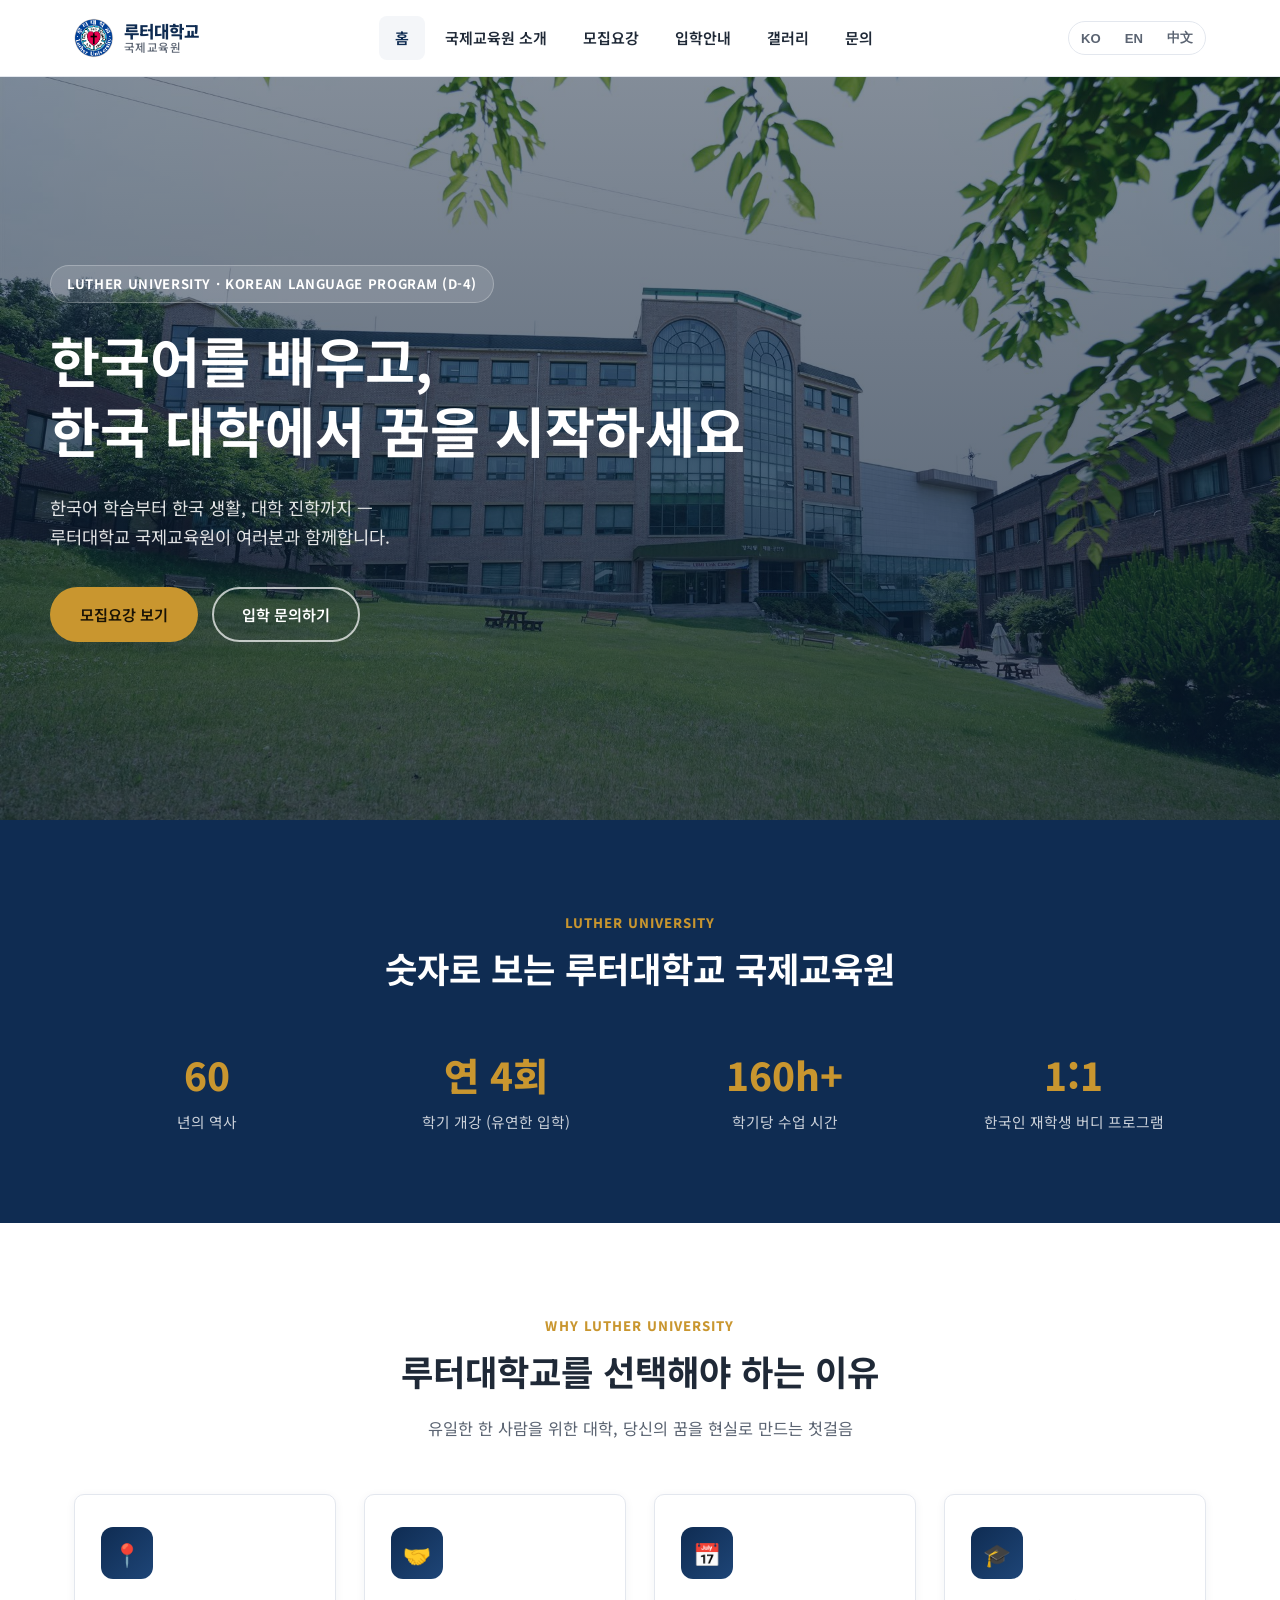
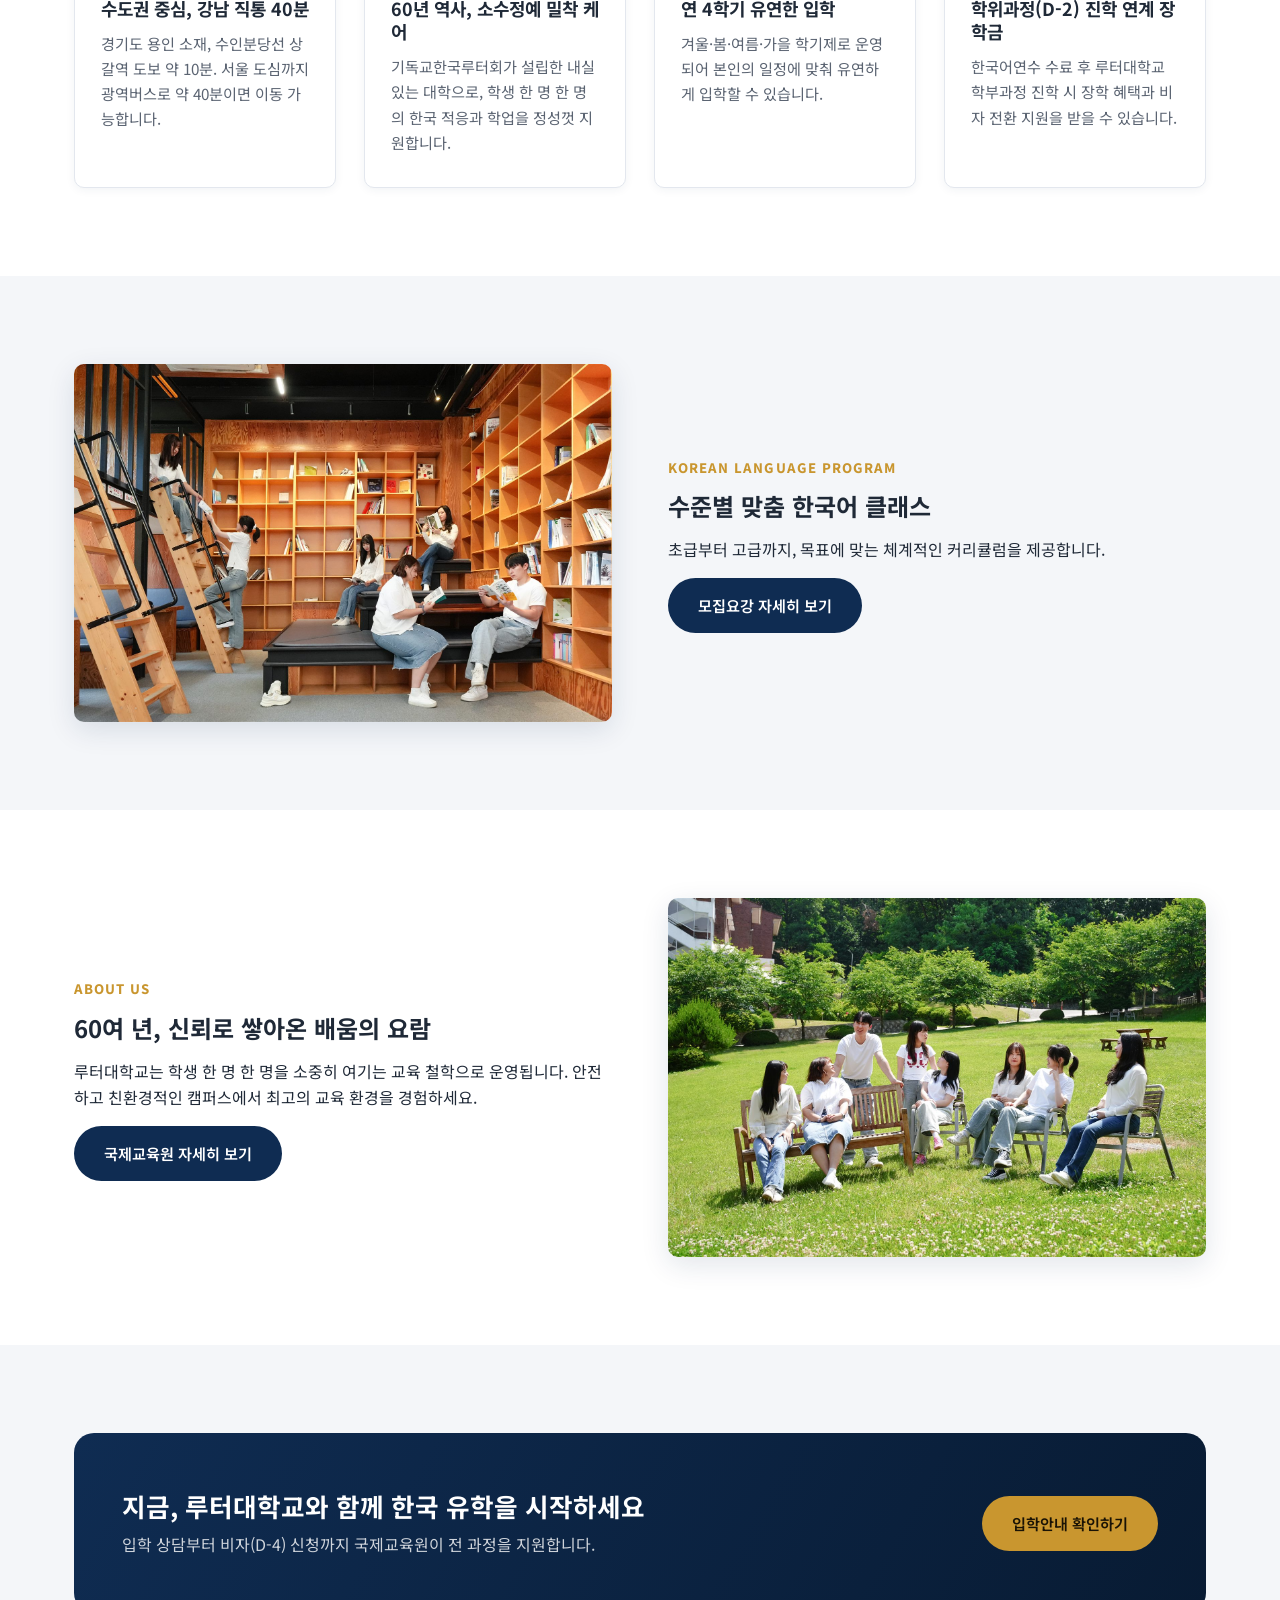
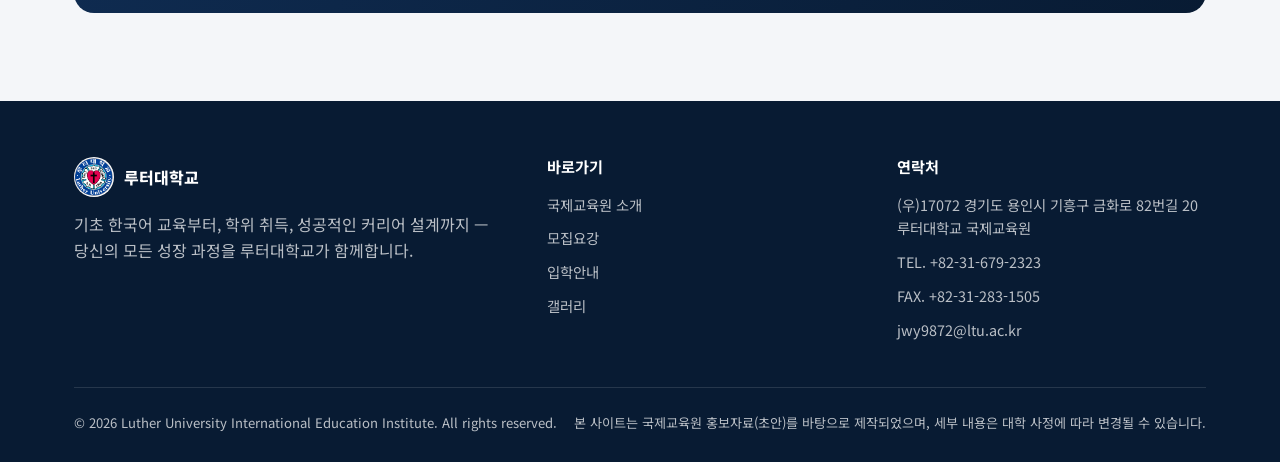
==== index.html @ a52a2475 "Initial site" ====
<!DOCTYPE html>
<html lang="ko" data-page-title="meta.title.home">
<head>
<meta charset="UTF-8">
<meta name="viewport" content="width=device-width, initial-scale=1.0">
<title>루터대학교 국제교육원 | 한국어연수과정(D-4)</title>
<meta name="description" content="루터대학교 국제교육원 한국어교육원 어학연수과정(D-4) 안내. 모집요강, 입학안내, 캠퍼스 생활 정보를 확인하세요.">
<link rel="preconnect" href="https://fonts.googleapis.com">
<link rel="preconnect" href="https://fonts.gstatic.com" crossorigin>
<link href="https://fonts.googleapis.com/css2?family=Noto+Sans+KR:wght@400;500;600;700;800&family=Noto+Sans+SC:wght@400;500;600;700;800&family=Poppins:wght@400;500;600;700;800&display=swap" rel="stylesheet">
<link rel="stylesheet" href="assets/css/style.css">
</head>
<body>

<header class="site-header">
  <div class="container header-inner">
    <a href="index.html" class="brand">
      <img src="assets/img/logo-mark.jpg" alt="루터대학교 로고" class="brand-mark">
      <span class="brand-text">
        <span data-i18n="brand.name">루터대학교</span>
        <small data-i18n="brand.sub">국제교육원</small>
      </span>
    </a>
    <nav class="main-nav">
      <a href="index.html" class="active" data-i18n="nav.home">홈</a>
      <a href="about.html" data-i18n="nav.about">국제교육원 소개</a>
      <a href="program.html" data-i18n="nav.program">모집요강</a>
      <a href="admission.html" data-i18n="nav.admission">입학안내</a>
      <a href="gallery.html" data-i18n="nav.gallery">갤러리</a>
      <a href="contact.html" data-i18n="nav.contact">문의</a>
    </nav>
    <div class="header-actions">
      <div class="lang-switch">
        <button type="button" data-lang="ko">KO</button>
        <button type="button" data-lang="en">EN</button>
        <button type="button" data-lang="zh">中文</button>
      </div>
      <button class="nav-toggle" aria-label="메뉴 열기">
        <span></span><span></span><span></span>
      </button>
    </div>
  </div>
</header>

<section class="hero" style="background-image:url('assets/img/hero-campus.jpg')">
  <div class="container hero-inner">
    <span class="hero-eyebrow" data-i18n="home.hero.eyebrow">LUTHER UNIVERSITY · KOREAN LANGUAGE PROGRAM (D-4)</span>
    <h1 data-i18n-html="home.hero.title">한국어를 배우고,<br>한국 대학에서 꿈을 시작하세요</h1>
    <p class="hero-lead" data-i18n-html="home.hero.lead">한국어 학습부터 한국 생활, 대학 진학까지 —<br>루터대학교 국제교육원이 여러분과 함께합니다.</p>
    <div class="hero-actions">
      <a href="program.html" class="btn btn-primary" data-i18n="home.hero.cta1">모집요강 보기</a>
      <a href="contact.html" class="btn btn-outline" data-i18n="home.hero.cta2">입학 문의하기</a>
    </div>
  </div>
</section>

<section class="section-navy">
  <div class="container">
    <div class="section-head">
      <span class="eyebrow" data-i18n="home.stats.eyebrow">LUTHER UNIVERSITY</span>
      <h2 data-i18n="home.stats.title">숫자로 보는 루터대학교 국제교육원</h2>
    </div>
    <div class="stat-row">
      <div class="stat"><div class="stat-num" data-i18n="home.stat1.num">60</div><div class="stat-label" data-i18n="home.stat1.label">년의 역사</div></div>
      <div class="stat"><div class="stat-num" data-i18n="home.stat2.num">연 4회</div><div class="stat-label" data-i18n="home.stat2.label">학기 개강 (유연한 입학)</div></div>
      <div class="stat"><div class="stat-num" data-i18n="home.stat3.num">160h+</div><div class="stat-label" data-i18n="home.stat3.label">학기당 수업 시간</div></div>
      <div class="stat"><div class="stat-num" data-i18n="home.stat4.num">1:1</div><div class="stat-label" data-i18n="home.stat4.label">한국인 재학생 버디 프로그램</div></div>
    </div>
  </div>
</section>

<section>
  <div class="container">
    <div class="section-head">
      <span class="eyebrow" data-i18n="home.why.eyebrow">WHY LUTHER UNIVERSITY</span>
      <h2 data-i18n="home.why.title">루터대학교를 선택해야 하는 이유</h2>
      <p data-i18n="home.why.lead">유일한 한 사람을 위한 대학, 당신의 꿈을 현실로 만드는 첫걸음</p>
    </div>
    <div class="grid grid-4">
      <div class="card">
        <div class="card-icon">📍</div>
        <h3 data-i18n="home.why1.title">수도권 중심, 강남 직통 40분</h3>
        <p data-i18n="home.why1.desc">경기도 용인 소재, 수인분당선 상갈역 도보 약 10분. 서울 도심까지 광역버스로 약 40분이면 이동 가능합니다.</p>
      </div>
      <div class="card">
        <div class="card-icon">🤝</div>
        <h3 data-i18n="home.why2.title">60년 역사, 소수정예 밀착 케어</h3>
        <p data-i18n="home.why2.desc">기독교한국루터회가 설립한 내실 있는 대학으로, 학생 한 명 한 명의 한국 적응과 학업을 정성껏 지원합니다.</p>
      </div>
      <div class="card">
        <div class="card-icon">📅</div>
        <h3 data-i18n="home.why3.title">연 4학기 유연한 입학</h3>
        <p data-i18n="home.why3.desc">겨울·봄·여름·가을 학기제로 운영되어 본인의 일정에 맞춰 유연하게 입학할 수 있습니다.</p>
      </div>
      <div class="card">
        <div class="card-icon">🎓</div>
        <h3 data-i18n="home.why4.title">학위과정(D-2) 진학 연계 장학금</h3>
        <p data-i18n="home.why4.desc">한국어연수 수료 후 루터대학교 학부과정 진학 시 장학 혜택과 비자 전환 지원을 받을 수 있습니다.</p>
      </div>
    </div>
  </div>
</section>

<section class="section-alt">
  <div class="container">
    <div class="split">
      <img src="assets/img/campus-01.jpg" alt="루터대학교 스터디 라운지">
      <div>
        <span class="eyebrow" data-i18n="home.program.eyebrow">KOREAN LANGUAGE PROGRAM</span>
        <h2 data-i18n="home.program.title">수준별 맞춤 한국어 클래스</h2>
        <p data-i18n="home.program.lead">초급부터 고급까지, 목표에 맞는 체계적인 커리큘럼을 제공합니다.</p>
        <a href="program.html" class="btn btn-navy" data-i18n="home.program.cta">모집요강 자세히 보기</a>
      </div>
    </div>
  </div>
</section>

<section>
  <div class="container">
    <div class="split">
      <div>
        <span class="eyebrow" data-i18n="home.about.eyebrow">ABOUT US</span>
        <h2 data-i18n="home.about.title">60여 년, 신뢰로 쌓아온 배움의 요람</h2>
        <p data-i18n="home.about.desc">루터대학교는 학생 한 명 한 명을 소중히 여기는 교육 철학으로 운영됩니다. 안전하고 친환경적인 캠퍼스에서 최고의 교육 환경을 경험하세요.</p>
        <a href="about.html" class="btn btn-navy" data-i18n="home.about.cta">국제교육원 자세히 보기</a>
      </div>
      <img src="assets/img/campus-02.jpg" alt="캠퍼스 잔디광장에서의 학생들">
    </div>
  </div>
</section>

<section class="section-alt">
  <div class="container">
    <div class="cta-band">
      <div>
        <h2 data-i18n="home.cta.title">지금, 루터대학교와 함께 한국 유학을 시작하세요</h2>
        <p data-i18n="home.cta.desc">입학 상담부터 비자(D-4) 신청까지 국제교육원이 전 과정을 지원합니다.</p>
      </div>
      <a href="admission.html" class="btn btn-primary" data-i18n="home.cta.btn">입학안내 확인하기</a>
    </div>
  </div>
</section>

<footer class="site-footer">
  <div class="container">
    <div class="footer-top">
      <div>
        <div class="footer-brand">
          <img src="assets/img/logo-mark.jpg" alt="루터대학교 로고" class="brand-mark">
          <span data-i18n="brand.name">루터대학교</span>
        </div>
        <p data-i18n-html="footer.desc">기초 한국어 교육부터, 학위 취득, 성공적인 커리어 설계까지 —<br>당신의 모든 성장 과정을 루터대학교가 함께합니다.</p>
      </div>
      <div>
        <h4 data-i18n="footer.menu">바로가기</h4>
        <ul>
          <li><a href="about.html" data-i18n="nav.about">국제교육원 소개</a></li>
          <li><a href="program.html" data-i18n="nav.program">모집요강</a></li>
          <li><a href="admission.html" data-i18n="nav.admission">입학안내</a></li>
          <li><a href="gallery.html" data-i18n="nav.gallery">갤러리</a></li>
        </ul>
      </div>
      <div>
        <h4 data-i18n="footer.contact">연락처</h4>
        <ul>
          <li data-i18n="footer.address">(우)17072 경기도 용인시 기흥구 금화로 82번길 20 루터대학교 국제교육원</li>
          <li>TEL. +82-31-679-2323</li>
          <li>FAX. +82-31-283-1505</li>
          <li>jwy9872@ltu.ac.kr</li>
        </ul>
      </div>
    </div>
    <div class="footer-bottom">
      <span data-i18n="footer.rights">© 2026 Luther University International Education Institute. All rights reserved.</span>
      <span data-i18n="footer.note">본 사이트는 국제교육원 홍보자료(초안)를 바탕으로 제작되었으며, 세부 내용은 대학 사정에 따라 변경될 수 있습니다.</span>
    </div>
  </div>
</footer>

<script src="assets/js/i18n-data.js"></script>
<script src="assets/js/main.js"></script>
</body>
</html>
---- assets/css/style.css ----
/* ==========================================================================
   Luther University International Education Institute
   루터대학교 국제교육원 / 한국어교육원 웹사이트
   ========================================================================== */

:root {
  --color-primary: #0f2c52;
  --color-primary-dark: #081b33;
  --color-primary-light: #1e4577;
  --color-accent: #c9962f;
  --color-accent-light: #e4b656;
  --color-bg: #ffffff;
  --color-bg-alt: #f4f6f9;
  --color-bg-navy: #0f2c52;
  --color-text: #1f2937;
  --color-text-muted: #5b6472;
  --color-text-invert: #ffffff;
  --color-border: #e3e7ee;

  --font-kr: 'Noto Sans KR', 'Pretendard', -apple-system, BlinkMacSystemFont, 'Malgun Gothic', sans-serif;
  --font-en: 'Poppins', 'Noto Sans KR', sans-serif;
  --font-zh: 'Noto Sans SC', 'Noto Sans KR', sans-serif;

  --container: 1180px;
  --radius: 10px;
  --shadow-sm: 0 2px 10px rgba(15, 44, 82, 0.06);
  --shadow-md: 0 8px 28px rgba(15, 44, 82, 0.12);
  --transition: 0.25s ease;
}

* { box-sizing: border-box; }
html { scroll-behavior: smooth; }

body {
  margin: 0;
  font-family: var(--font-kr);
  color: var(--color-text);
  background: var(--color-bg);
  line-height: 1.65;
  -webkit-font-smoothing: antialiased;
}

img { max-width: 100%; display: block; }

a { color: inherit; text-decoration: none; }

ul { list-style: none; margin: 0; padding: 0; }

h1, h2, h3, h4 { margin: 0 0 .6em; line-height: 1.3; font-weight: 700; }

p { margin: 0 0 1em; }

.container {
  width: 100%;
  max-width: var(--container);
  margin: 0 auto;
  padding: 0 24px;
}

.visually-hidden {
  position: absolute;
  width: 1px; height: 1px;
  overflow: hidden;
  clip: rect(0,0,0,0);
}

/* ---------- Buttons ---------- */
.btn {
  display: inline-flex;
  align-items: center;
  justify-content: center;
  gap: 8px;
  padding: 13px 28px;
  border-radius: 999px;
  font-weight: 600;
  font-size: 0.95rem;
  border: 2px solid transparent;
  cursor: pointer;
  transition: all var(--transition);
  white-space: nowrap;
}
.btn-primary {
  background: var(--color-accent);
  color: #1a1305;
}
.btn-primary:hover { background: var(--color-accent-light); transform: translateY(-2px); }
.btn-outline {
  background: transparent;
  border-color: rgba(255,255,255,0.7);
  color: #fff;
}
.btn-outline:hover { background: rgba(255,255,255,0.12); }
.btn-navy {
  background: var(--color-primary);
  color: #fff;
}
.btn-navy:hover { background: var(--color-primary-light); transform: translateY(-2px); }

/* ---------- Header ---------- */
.site-header {
  position: sticky;
  top: 0;
  z-index: 100;
  background: rgba(255,255,255,0.96);
  backdrop-filter: blur(6px);
  border-bottom: 1px solid var(--color-border);
}
.header-inner {
  display: flex;
  align-items: center;
  justify-content: space-between;
  height: 76px;
}
.brand {
  display: flex;
  align-items: center;
  gap: 10px;
  font-weight: 800;
  color: var(--color-primary);
  font-size: 1.05rem;
}
.brand .brand-mark {
  width: 40px; height: 40px;
  border-radius: 50%;
  object-fit: cover;
  flex-shrink: 0;
}
.brand .brand-text { display: flex; flex-direction: column; line-height: 1.2; }
.brand .brand-text small { font-weight: 500; color: var(--color-text-muted); font-size: 0.72rem; letter-spacing: .04em; }

.main-nav {
  display: flex;
  align-items: center;
  gap: 4px;
}
.main-nav a {
  padding: 10px 16px;
  border-radius: 8px;
  font-weight: 600;
  font-size: 0.94rem;
  color: var(--color-text);
  transition: all var(--transition);
}
.main-nav a:hover, .main-nav a.active {
  background: var(--color-bg-alt);
  color: var(--color-primary);
}

.header-actions {
  display: flex;
  align-items: center;
  gap: 14px;
}

.lang-switch {
  display: flex;
  border: 1px solid var(--color-border);
  border-radius: 999px;
  overflow: hidden;
}
.lang-switch button {
  border: none;
  background: transparent;
  padding: 7px 12px;
  font-size: 0.82rem;
  font-weight: 700;
  color: var(--color-text-muted);
  cursor: pointer;
  transition: all var(--transition);
}
.lang-switch button.active {
  background: var(--color-primary);
  color: #fff;
}

.nav-toggle {
  display: none;
  flex-direction: column;
  gap: 5px;
  background: none;
  border: none;
  cursor: pointer;
  padding: 8px;
}
.nav-toggle span {
  width: 24px; height: 2px;
  background: var(--color-primary);
  border-radius: 2px;
}

/* ---------- Hero ---------- */
.hero {
  position: relative;
  min-height: 560px;
  display: flex;
  align-items: center;
  color: #fff;
  background-size: cover;
  background-position: center;
  background-repeat: no-repeat;
  overflow: hidden;
}
.hero::before {
  content: "";
  position: absolute;
  inset: 0;
  background: linear-gradient(180deg, rgba(8,27,51,0.5), rgba(8,27,51,0.72));
  z-index: 1;
}
.hero-inner { position: relative; z-index: 2; padding: 100px 0 90px; }
.hero-eyebrow {
  display: inline-flex;
  align-items: center;
  gap: 8px;
  padding: 7px 16px;
  border-radius: 999px;
  background: rgba(255,255,255,0.12);
  border: 1px solid rgba(255,255,255,0.25);
  font-size: 0.82rem;
  font-weight: 700;
  letter-spacing: .05em;
  margin-bottom: 22px;
}
.hero h1 {
  font-size: clamp(2rem, 4.4vw, 3.4rem);
  max-width: 780px;
  margin-bottom: .5em;
}
.hero .hero-lead {
  font-size: 1.1rem;
  max-width: 640px;
  color: rgba(255,255,255,0.88);
  margin-bottom: 2em;
}
.hero-actions { display: flex; gap: 14px; flex-wrap: wrap; }

.page-hero {
  min-height: 320px;
}
.page-hero .hero-inner { padding: 70px 0 60px; }
.page-hero h1 { font-size: clamp(1.8rem, 3.6vw, 2.6rem); }

/* ---------- Sections ---------- */
section { padding: 88px 0; }
.section-alt { background: var(--color-bg-alt); }
.section-navy { background: var(--color-primary); color: #fff; }

.section-head { max-width: 680px; margin: 0 auto 52px; text-align: center; }
.section-head.align-left { margin-left: 0; text-align: left; }
.eyebrow {
  display: inline-block;
  color: var(--color-accent);
  font-weight: 800;
  letter-spacing: .08em;
  font-size: 0.82rem;
  text-transform: uppercase;
  margin-bottom: 12px;
}
.section-head h2 { font-size: clamp(1.6rem, 2.8vw, 2.2rem); }
.section-head p { color: var(--color-text-muted); font-size: 1.02rem; }
.section-navy .section-head p { color: rgba(255,255,255,0.78); }

/* ---------- Grids / Cards ---------- */
.grid { display: grid; gap: 28px; }
.grid-2 { grid-template-columns: repeat(2, 1fr); }
.grid-3 { grid-template-columns: repeat(3, 1fr); }
.grid-4 { grid-template-columns: repeat(4, 1fr); }

.card {
  background: #fff;
  border: 1px solid var(--color-border);
  border-radius: var(--radius);
  padding: 32px 26px;
  box-shadow: var(--shadow-sm);
  transition: transform var(--transition), box-shadow var(--transition);
}
.card:hover { transform: translateY(-4px); box-shadow: var(--shadow-md); }
.card .card-icon {
  width: 52px; height: 52px;
  border-radius: 12px;
  background: linear-gradient(135deg, var(--color-primary), var(--color-primary-light));
  color: #fff;
  display: flex; align-items: center; justify-content: center;
  font-size: 1.4rem;
  margin-bottom: 18px;
}
.card h3 { font-size: 1.12rem; }
.card p { color: var(--color-text-muted); font-size: 0.95rem; margin-bottom: 0; }

.split {
  display: grid;
  grid-template-columns: 1fr 1fr;
  gap: 56px;
  align-items: center;
}
.split img { border-radius: var(--radius); box-shadow: var(--shadow-md); }
.split .eyebrow { display: inline-block; }

.stat-row {
  display: grid;
  grid-template-columns: repeat(4, 1fr);
  gap: 24px;
  text-align: center;
}
.stat-row .stat-num {
  font-size: clamp(1.8rem, 3vw, 2.6rem);
  font-weight: 800;
  color: var(--color-accent);
}
.stat-row .stat-label { color: rgba(255,255,255,0.78); font-size: 0.92rem; margin-top: 4px; }

/* ---------- Timeline / Steps ---------- */
.timeline {
  display: grid;
  grid-template-columns: repeat(5, 1fr);
  gap: 18px;
}
.timeline-step {
  background: #fff;
  border: 1px solid var(--color-border);
  border-radius: var(--radius);
  padding: 22px 18px;
  position: relative;
}
.timeline-step .step-num {
  width: 30px; height: 30px;
  border-radius: 50%;
  background: var(--color-primary);
  color: #fff;
  display: flex; align-items: center; justify-content: center;
  font-weight: 700; font-size: 0.85rem;
  margin-bottom: 12px;
}
.timeline-step h4 { font-size: 0.98rem; margin-bottom: 6px; }
.timeline-step .step-date { color: var(--color-accent); font-weight: 700; font-size: 0.88rem; }
.timeline-step p { font-size: 0.86rem; color: var(--color-text-muted); margin: 6px 0 0; }

/* ---------- Tables ---------- */
.table-wrap { overflow-x: auto; border-radius: var(--radius); border: 1px solid var(--color-border); }
table { width: 100%; border-collapse: collapse; background: #fff; min-width: 480px; }
th, td { padding: 16px 18px; text-align: left; border-bottom: 1px solid var(--color-border); font-size: 0.95rem; }
thead th { background: var(--color-bg-alt); color: var(--color-primary); font-weight: 700; }
tbody tr:last-child td { border-bottom: none; }

/* ---------- Level cards ---------- */
.level-card {
  border: 1px solid var(--color-border);
  border-radius: var(--radius);
  padding: 28px 24px;
  background: #fff;
}
.level-card .level-tag {
  display: inline-block;
  padding: 5px 12px;
  border-radius: 999px;
  background: var(--color-bg-alt);
  color: var(--color-primary);
  font-weight: 700;
  font-size: 0.8rem;
  margin-bottom: 14px;
}
.level-card h3 { font-size: 1.1rem; }
.level-card p { color: var(--color-text-muted); font-size: 0.93rem; margin: 0; }

/* ---------- Checklist ---------- */
.check-list li {
  display: flex;
  gap: 10px;
  padding: 10px 0;
  border-bottom: 1px dashed var(--color-border);
  font-size: 0.96rem;
}
.check-list li:last-child { border-bottom: none; }
.check-list li::before {
  content: "✓";
  color: var(--color-accent);
  font-weight: 800;
  flex-shrink: 0;
}

/* ---------- Gallery ---------- */
.gallery-grid {
  display: grid;
  grid-template-columns: repeat(3, 1fr);
  gap: 18px;
}
.gallery-item {
  position: relative;
  border-radius: var(--radius);
  overflow: hidden;
  aspect-ratio: 4 / 3;
  cursor: pointer;
}
.gallery-item img {
  width: 100%; height: 100%; object-fit: cover;
  transition: transform 0.4s ease;
}
.gallery-item:hover img { transform: scale(1.07); }
.gallery-item .gallery-caption {
  position: absolute; inset: auto 0 0 0;
  padding: 14px 16px;
  background: linear-gradient(0deg, rgba(8,27,51,0.85), transparent);
  color: #fff;
  font-size: 0.88rem;
  font-weight: 600;
}

.lightbox {
  position: fixed; inset: 0;
  background: rgba(8,12,20,0.9);
  display: none;
  align-items: center; justify-content: center;
  z-index: 1000;
  padding: 40px;
}
.lightbox.open { display: flex; }
.lightbox img { max-width: 90vw; max-height: 85vh; border-radius: 8px; }
.lightbox-close {
  position: absolute; top: 24px; right: 32px;
  color: #fff; font-size: 2rem; background: none; border: none; cursor: pointer;
}

/* ---------- Contact ---------- */
.contact-grid {
  display: grid;
  grid-template-columns: 1.1fr 0.9fr;
  gap: 40px;
}
.contact-info-card {
  background: var(--color-bg-alt);
  border-radius: var(--radius);
  padding: 32px;
}
.contact-row {
  display: flex; gap: 14px;
  padding: 16px 0;
  border-bottom: 1px solid var(--color-border);
}
.contact-row:last-child { border-bottom: none; }
.contact-row .contact-icon {
  width: 42px; height: 42px; flex-shrink: 0;
  border-radius: 10px;
  background: var(--color-primary);
  color: #fff;
  display: flex; align-items: center; justify-content: center;
}
.contact-row h4 { margin: 0 0 4px; font-size: 0.95rem; }
.contact-row p { margin: 0; color: var(--color-text-muted); font-size: 0.92rem; }

.map-frame {
  width: 100%; height: 320px;
  border-radius: var(--radius);
  border: 1px solid var(--color-border);
  overflow: hidden;
}
.map-frame iframe { width: 100%; height: 100%; border: 0; }

.form-field { margin-bottom: 18px; }
.form-field label { display: block; font-weight: 700; margin-bottom: 8px; font-size: 0.92rem; }
.form-field input, .form-field select, .form-field textarea {
  width: 100%;
  padding: 12px 14px;
  border: 1px solid var(--color-border);
  border-radius: 8px;
  font-family: inherit;
  font-size: 0.95rem;
  background: #fff;
}
.form-field textarea { resize: vertical; min-height: 120px; }
.form-note { font-size: 0.82rem; color: var(--color-text-muted); margin-top: 18px; }

/* ---------- CTA band ---------- */
.cta-band {
  background: linear-gradient(120deg, var(--color-primary), var(--color-primary-dark));
  color: #fff;
  border-radius: 20px;
  padding: 56px 48px;
  display: flex;
  align-items: center;
  justify-content: space-between;
  gap: 32px;
  flex-wrap: wrap;
}
.cta-band h2 { margin-bottom: 8px; font-size: 1.6rem; }
.cta-band p { color: rgba(255,255,255,0.8); margin: 0; }

/* ---------- Footer ---------- */
.site-footer {
  background: var(--color-primary-dark);
  color: rgba(255,255,255,0.72);
  padding: 56px 0 28px;
}
.footer-top {
  display: grid;
  grid-template-columns: 1.4fr 1fr 1fr;
  gap: 40px;
  padding-bottom: 36px;
  border-bottom: 1px solid rgba(255,255,255,0.12);
}
.footer-brand { display: flex; gap: 10px; align-items: center; color: #fff; font-weight: 800; margin-bottom: 14px; }
.footer-brand .brand-mark { width: 40px; height: 40px; border-radius: 50%; object-fit: cover; flex-shrink: 0; }
.footer-top h4 { color: #fff; font-size: 0.95rem; margin-bottom: 16px; }
.footer-top li { margin-bottom: 10px; font-size: 0.9rem; }
.footer-top a:hover { color: #fff; }
.footer-bottom {
  padding-top: 24px;
  display: flex;
  justify-content: space-between;
  flex-wrap: wrap;
  gap: 10px;
  font-size: 0.82rem;
}

/* ---------- Utility ---------- */
.mt-0 { margin-top: 0; }
.text-center { text-align: center; }
.badge-note {
  display: inline-block;
  background: #fff6e0;
  color: #7a5300;
  border: 1px solid #f1dda3;
  padding: 10px 16px;
  border-radius: 8px;
  font-size: 0.86rem;
  margin-top: 14px;
}

/* ---------- Responsive ---------- */
@media (max-width: 960px) {
  .main-nav { display: none; }
  .nav-toggle { display: flex; }
  .split { grid-template-columns: 1fr; }
  .grid-4 { grid-template-columns: repeat(2, 1fr); }
  .grid-3 { grid-template-columns: repeat(2, 1fr); }
  .timeline { grid-template-columns: repeat(2, 1fr); }
  .stat-row { grid-template-columns: repeat(2, 1fr); }
  .contact-grid { grid-template-columns: 1fr; }
  .footer-top { grid-template-columns: 1fr; }
  .gallery-grid { grid-template-columns: repeat(2, 1fr); }

  .main-nav.open {
    display: flex;
    flex-direction: column;
    position: absolute;
    top: 76px; left: 0; right: 0;
    background: #fff;
    padding: 12px 24px 20px;
    border-bottom: 1px solid var(--color-border);
    box-shadow: var(--shadow-md);
  }
}

@media (max-width: 640px) {
  section { padding: 60px 0; }
  .grid-4, .grid-3, .grid-2 { grid-template-columns: 1fr; }
  .timeline { grid-template-columns: 1fr; }
  .gallery-grid { grid-template-columns: 1fr; }
  .hero-inner { padding: 70px 0 60px; }
  .cta-band { padding: 40px 26px; text-align: center; justify-content: center; }
}

/* language-specific font on <html lang="zh"> etc */
html[lang="zh"] body { font-family: var(--font-zh); }
html[lang="en"] body { font-family: var(--font-en); }
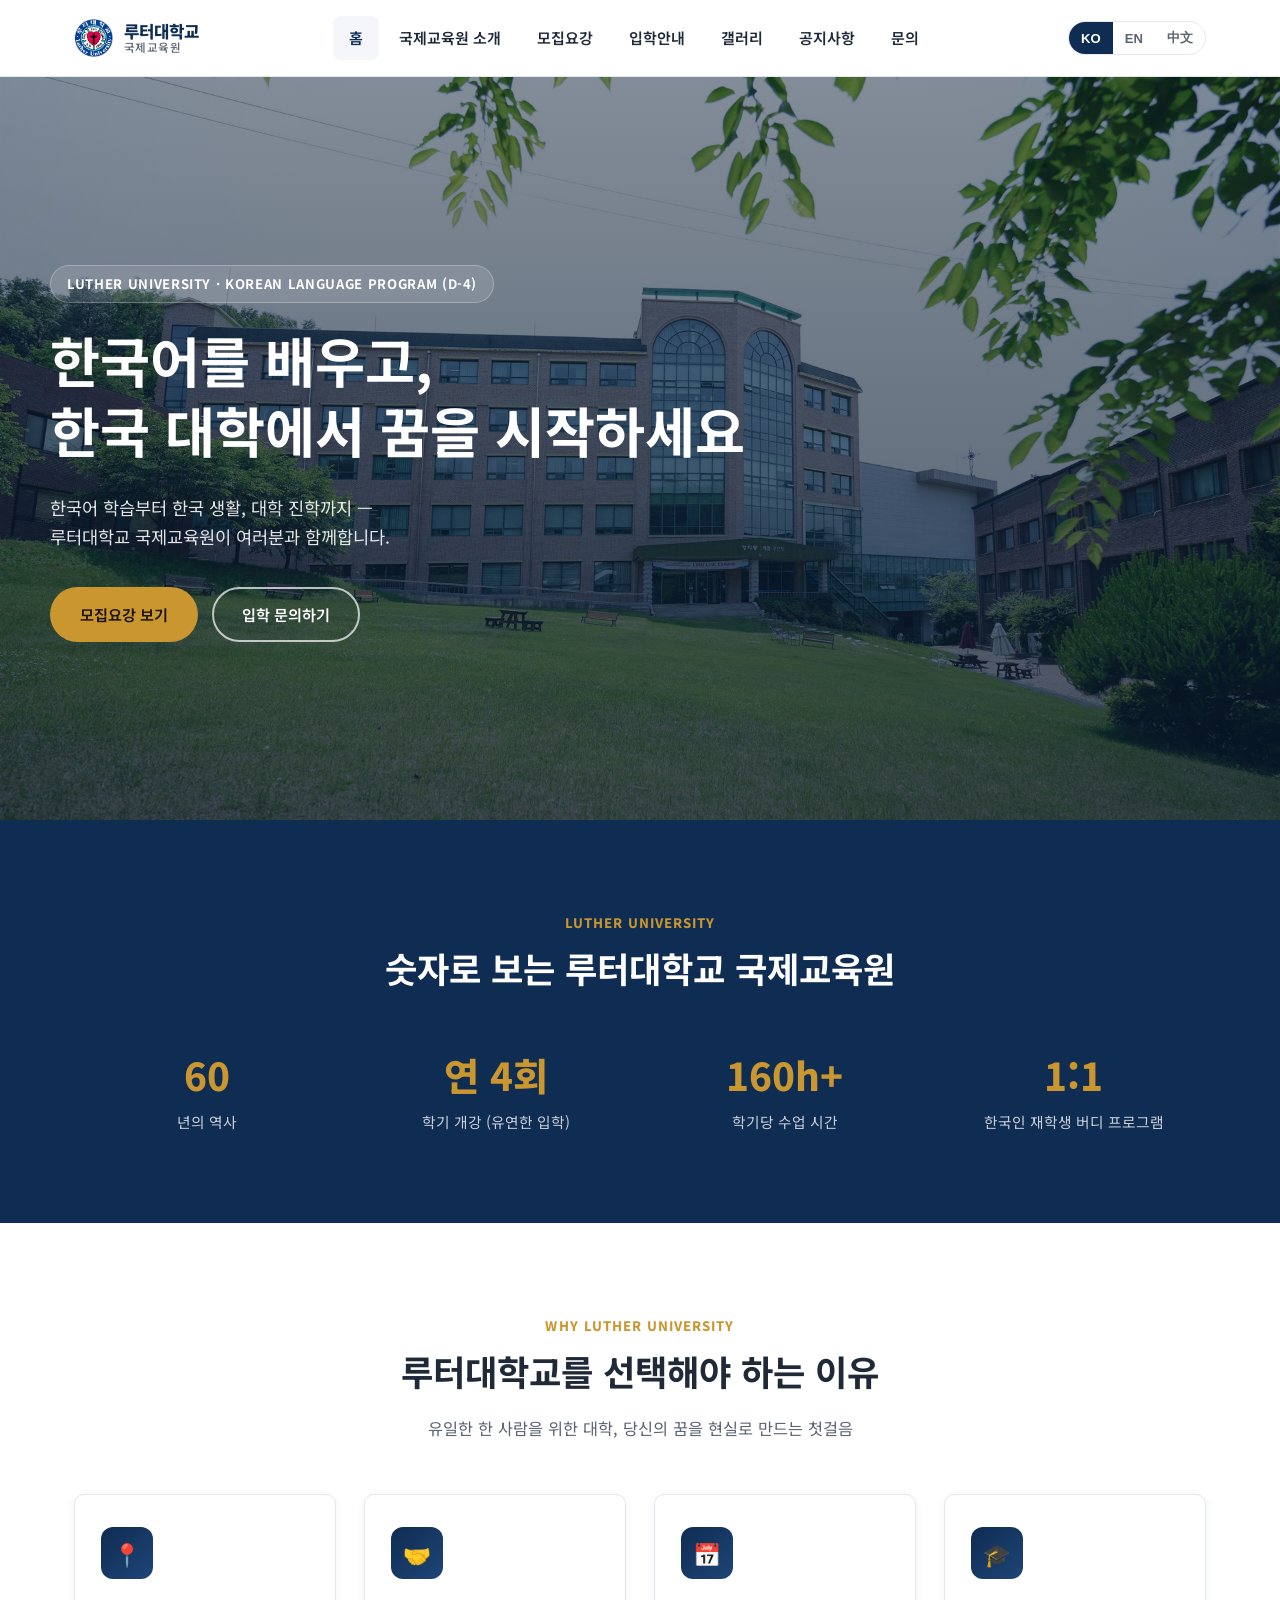
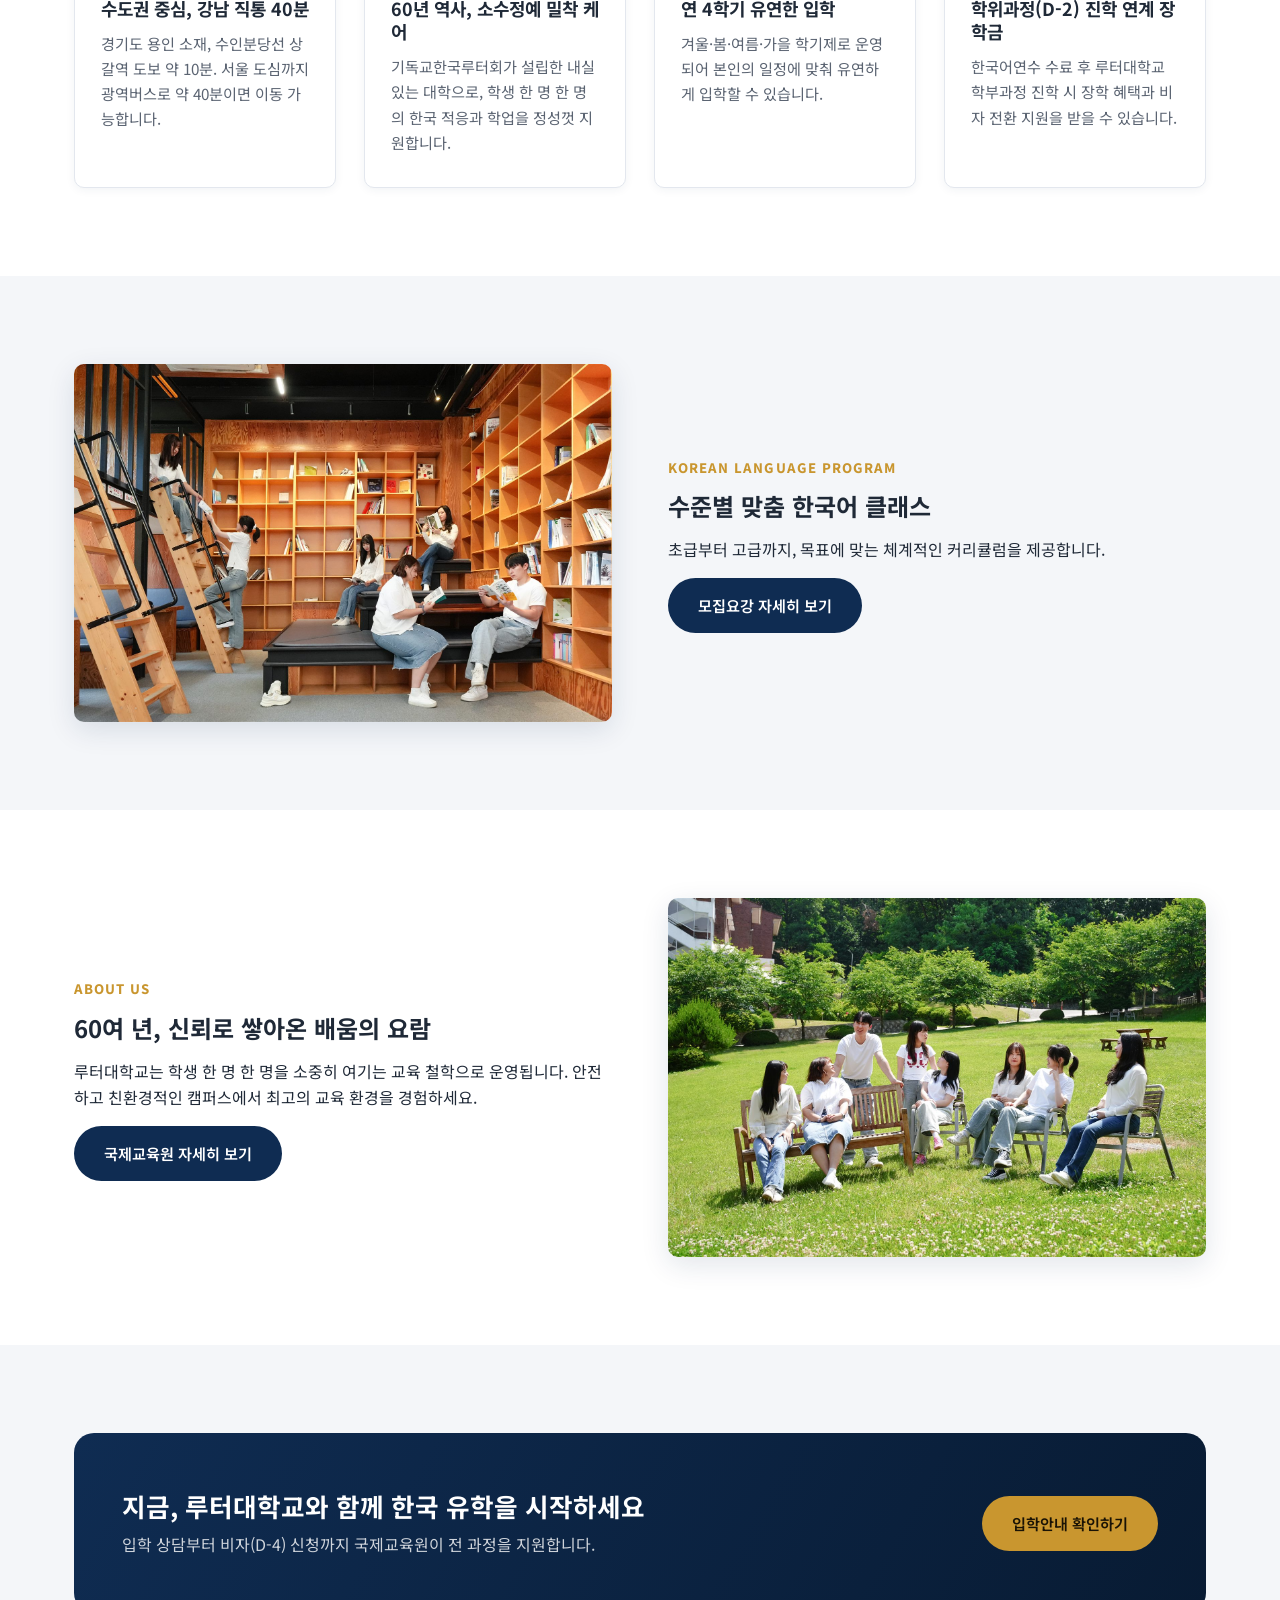
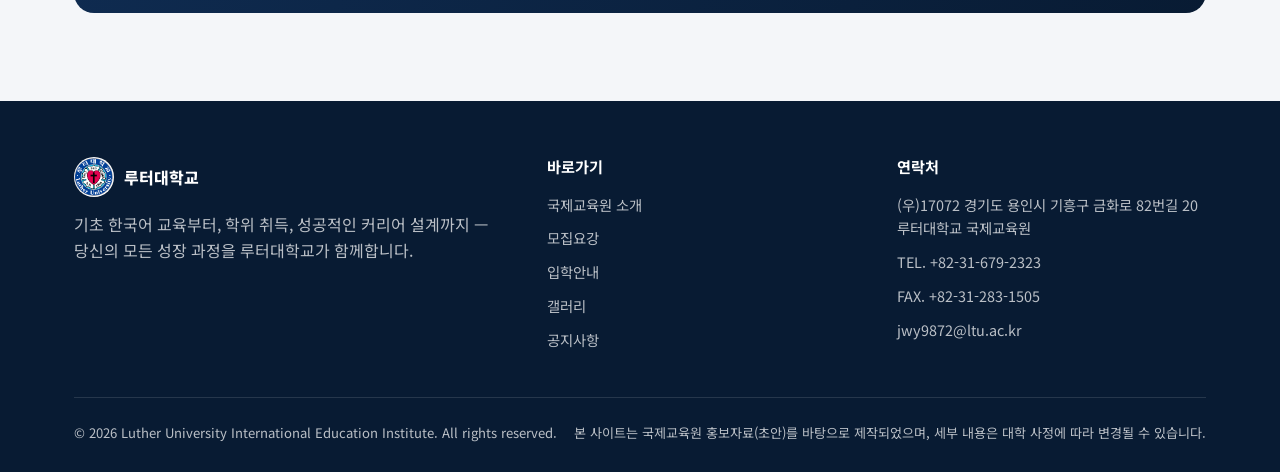
==== commit ce57965e: "Add notice board and admin page" ====
--- a/index.html
+++ b/index.html
@@ -27,6 +27,7 @@
       <a href="program.html" data-i18n="nav.program">모집요강</a>
       <a href="admission.html" data-i18n="nav.admission">입학안내</a>
       <a href="gallery.html" data-i18n="nav.gallery">갤러리</a>
+      <a href="notice.html" data-i18n="nav.notice">공지사항</a>
       <a href="contact.html" data-i18n="nav.contact">문의</a>
     </nav>
     <div class="header-actions">
@@ -158,6 +159,7 @@
           <li><a href="program.html" data-i18n="nav.program">모집요강</a></li>
           <li><a href="admission.html" data-i18n="nav.admission">입학안내</a></li>
           <li><a href="gallery.html" data-i18n="nav.gallery">갤러리</a></li>
+          <li><a href="notice.html" data-i18n="nav.notice">공지사항</a></li>
         </ul>
       </div>
       <div>
--- a/assets/css/style.css
+++ b/assets/css/style.css
@@ -562,3 +562,28 @@
 /* language-specific font on <html lang="zh"> etc */
 html[lang="zh"] body { font-family: var(--font-zh); }
 html[lang="en"] body { font-family: var(--font-en); }
+
+/* ---------- Notice board ---------- */
+.notice-wrap { max-width: 860px; margin: 0 auto; }
+.notice-list { border-top: 2px solid var(--color-primary); }
+.notice-item {
+  display: flex; align-items: center; gap: 14px;
+  padding: 18px 12px; border-bottom: 1px solid var(--color-border);
+  color: var(--color-text); text-decoration: none; transition: background var(--transition);
+}
+.notice-item:hover { background: var(--color-bg-alt); }
+.notice-item.pinned { background: #fffaf0; }
+.notice-pin {
+  flex: none; font-size: 0.78rem; font-weight: 700; padding: 2px 10px; border-radius: 20px;
+  background: var(--color-accent); color: #fff;
+}
+.notice-title { flex: 1; font-weight: 500; overflow: hidden; text-overflow: ellipsis; }
+.notice-date { flex: none; color: var(--color-text-muted); font-size: 0.9rem; }
+.notice-empty { text-align: center; color: var(--color-text-muted); padding: 60px 0; }
+.notice-detail h2 { margin-bottom: 8px; }
+.notice-meta { color: var(--color-text-muted); padding-bottom: 16px; border-bottom: 1px solid var(--color-border); }
+.notice-body { white-space: pre-wrap; padding-top: 24px; line-height: 1.85; }
+@media (max-width: 600px) {
+  .notice-item { flex-wrap: wrap; }
+  .notice-title { flex-basis: 100%; order: 2; white-space: normal; }
+}
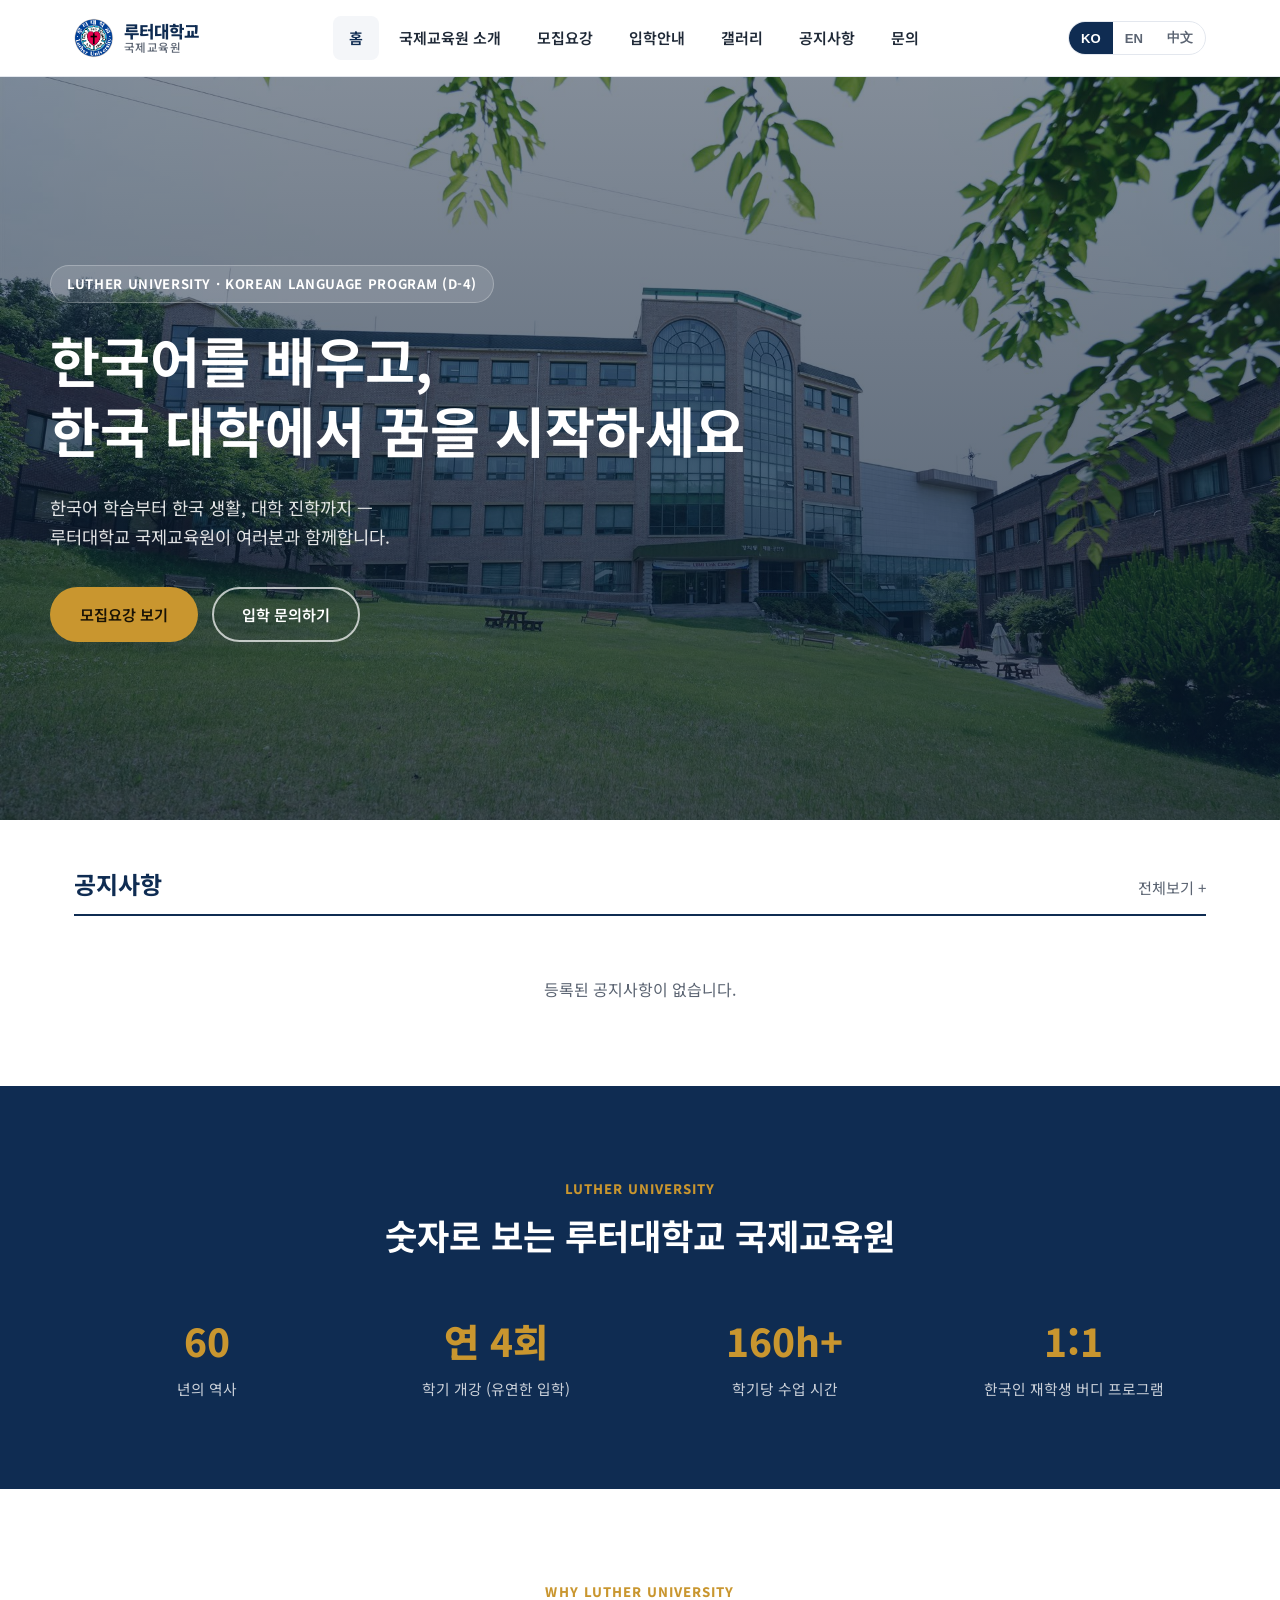
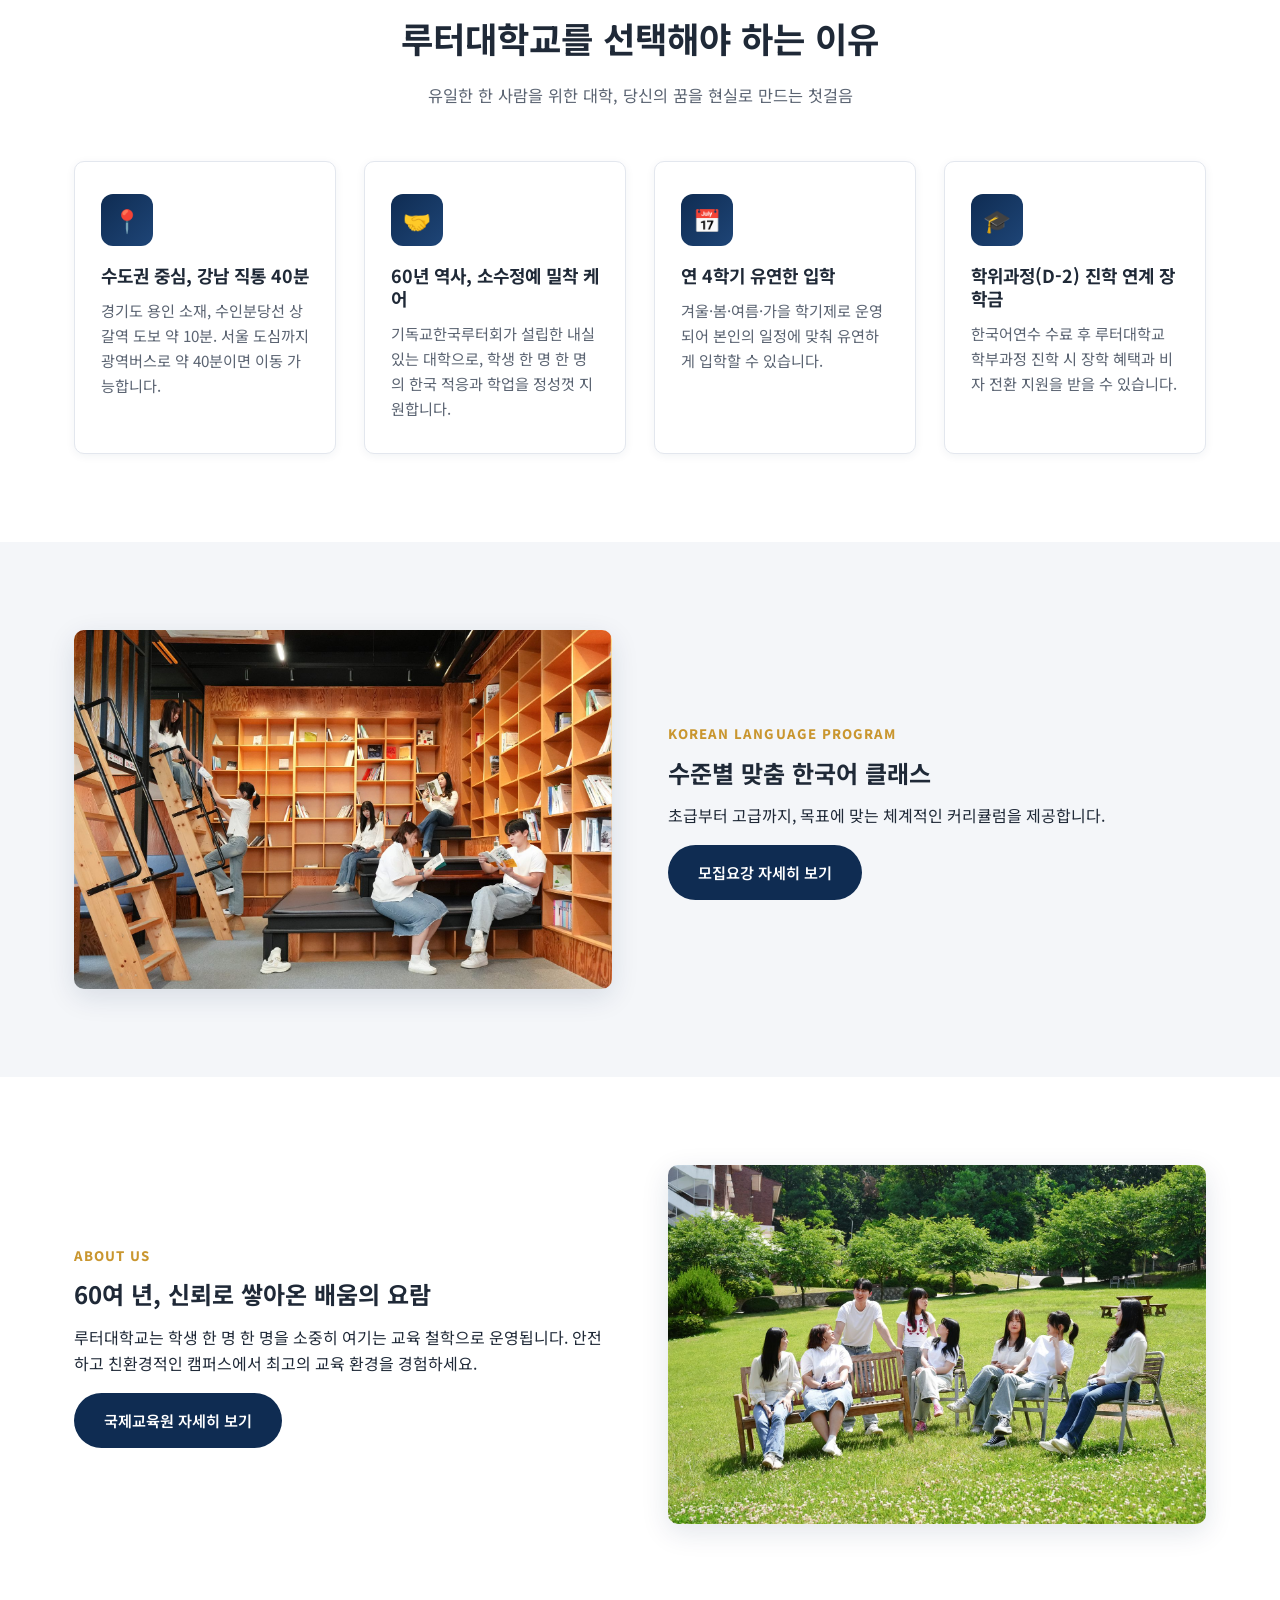
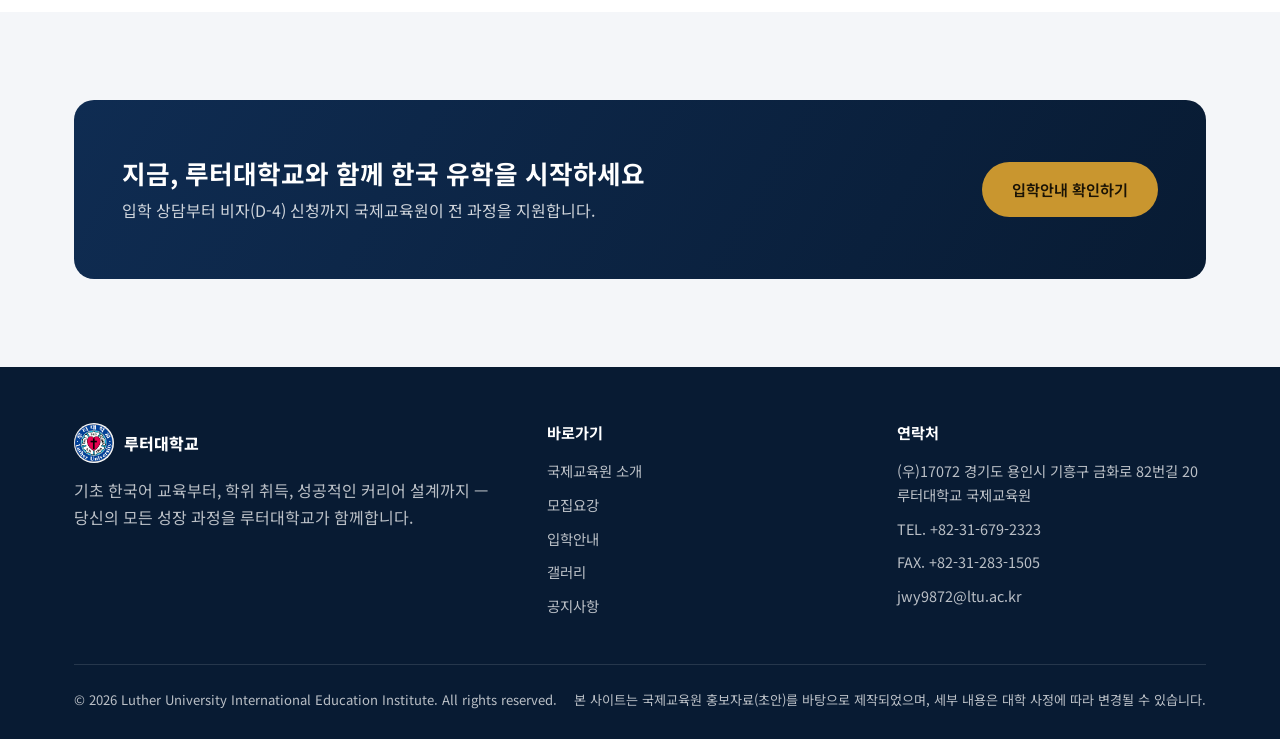
==== commit c01229c2: "Show latest notices on home page" ====
--- a/index.html
+++ b/index.html
@@ -52,6 +52,16 @@
       <a href="program.html" class="btn btn-primary" data-i18n="home.hero.cta1">모집요강 보기</a>
       <a href="contact.html" class="btn btn-outline" data-i18n="home.hero.cta2">입학 문의하기</a>
     </div>
+  </div>
+</section>
+
+<section class="home-notice">
+  <div class="container">
+    <div class="home-notice-head">
+      <h2 data-i18n="home.notice.title">공지사항</h2>
+      <a href="notice.html" data-i18n="home.notice.more">전체보기 +</a>
+    </div>
+    <div id="home-notices" class="notice-list"></div>
   </div>
 </section>
 
@@ -181,5 +191,6 @@
 
 <script src="assets/js/i18n-data.js"></script>
 <script src="assets/js/main.js"></script>
+<script src="assets/js/notice.js"></script>
 </body>
 </html>
--- a/assets/css/style.css
+++ b/assets/css/style.css
@@ -587,3 +587,10 @@
   .notice-item { flex-wrap: wrap; }
   .notice-title { flex-basis: 100%; order: 2; white-space: normal; }
 }
+
+/* Home: latest notices */
+.home-notice { padding: 48px 0 8px; }
+.home-notice-head { display: flex; justify-content: space-between; align-items: baseline; margin-bottom: 14px; }
+.home-notice-head h2 { margin: 0; font-size: 1.5rem; color: var(--color-primary); }
+.home-notice-head a { color: var(--color-text-muted); text-decoration: none; font-size: 0.95rem; }
+.home-notice-head a:hover { color: var(--color-accent); }
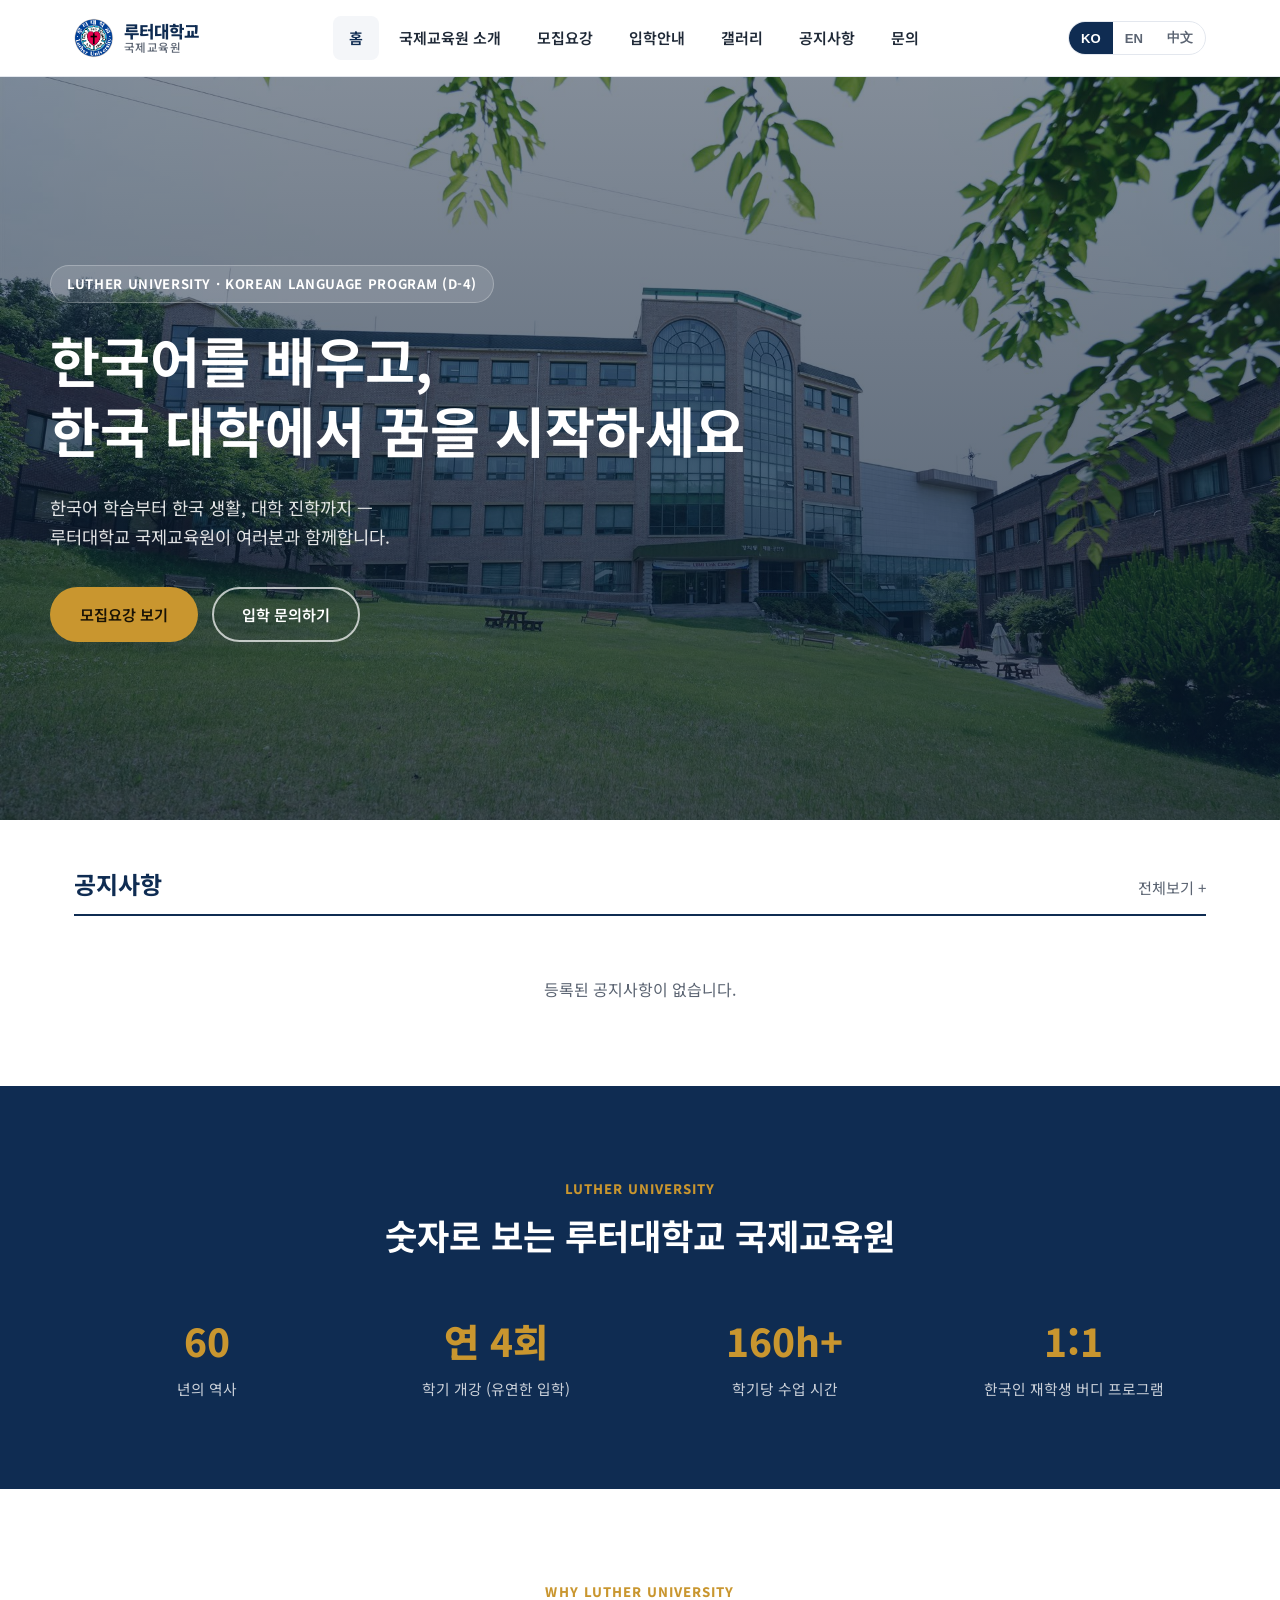
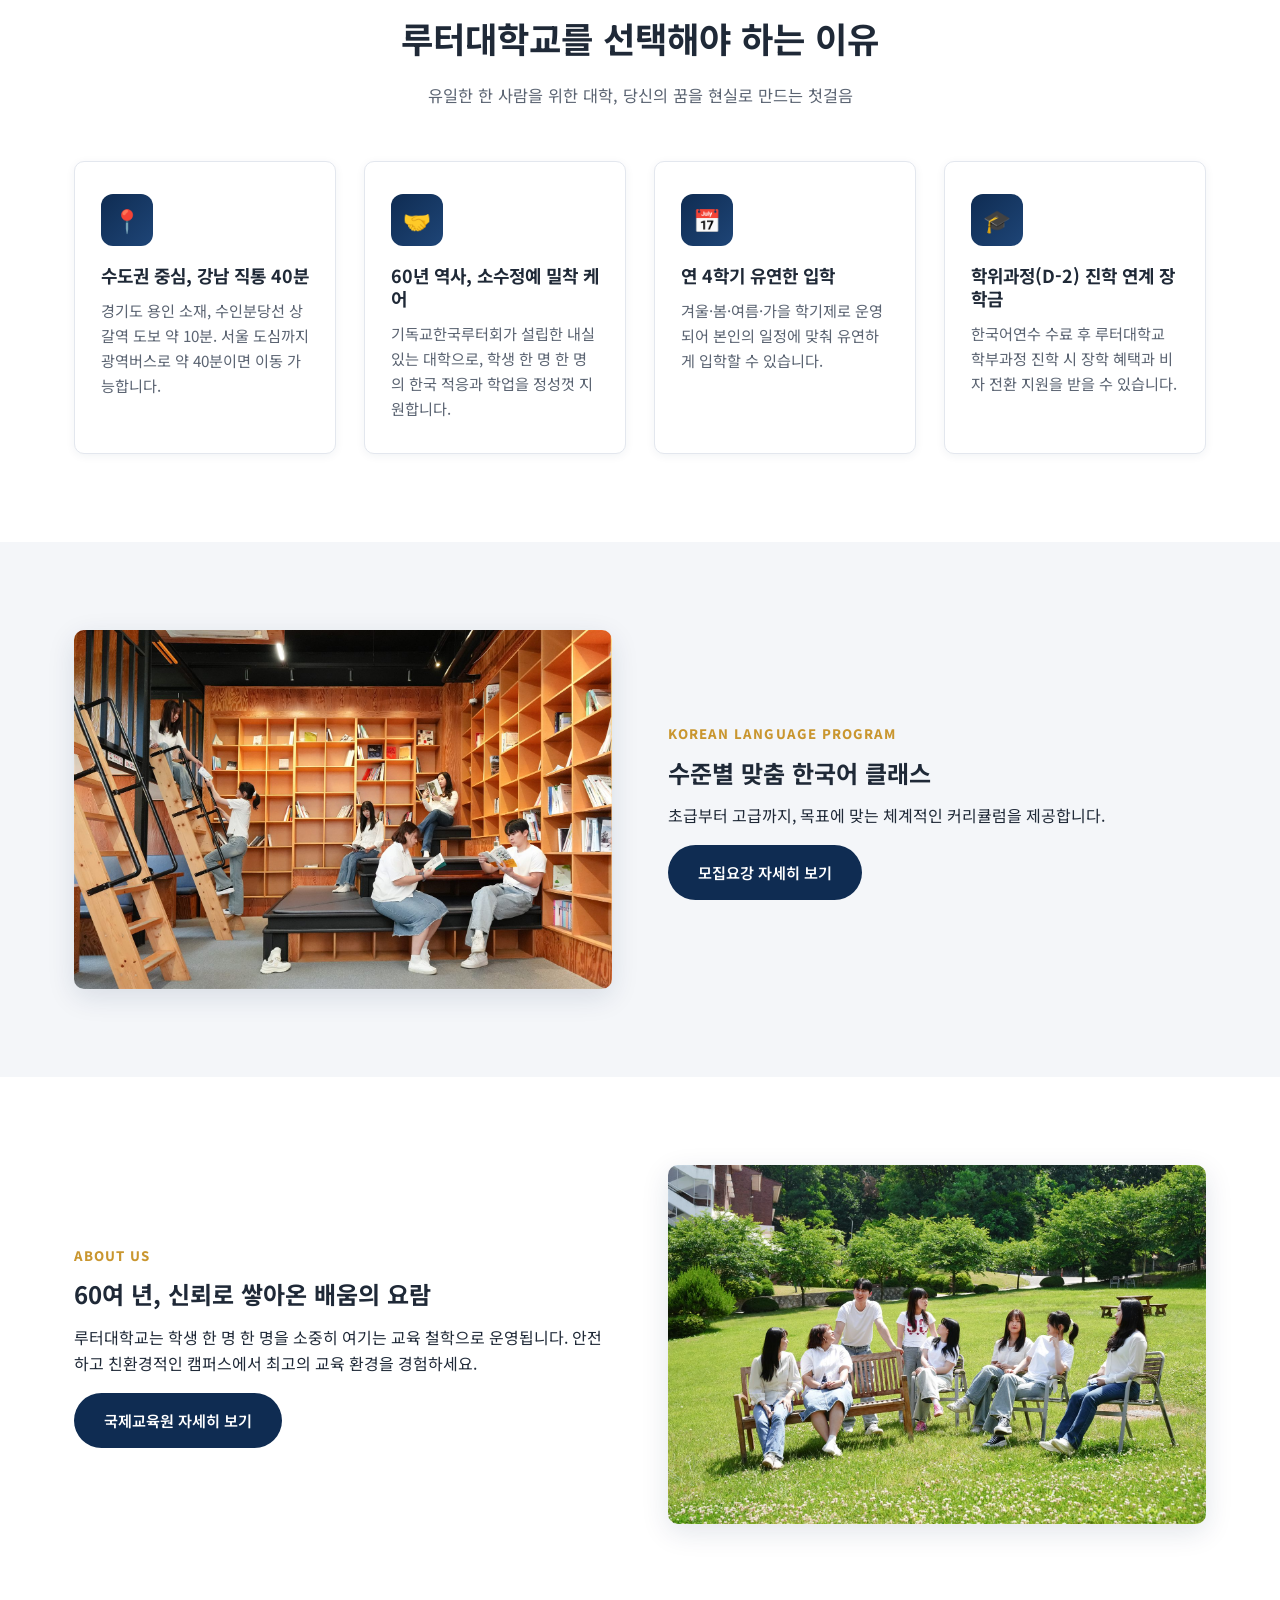
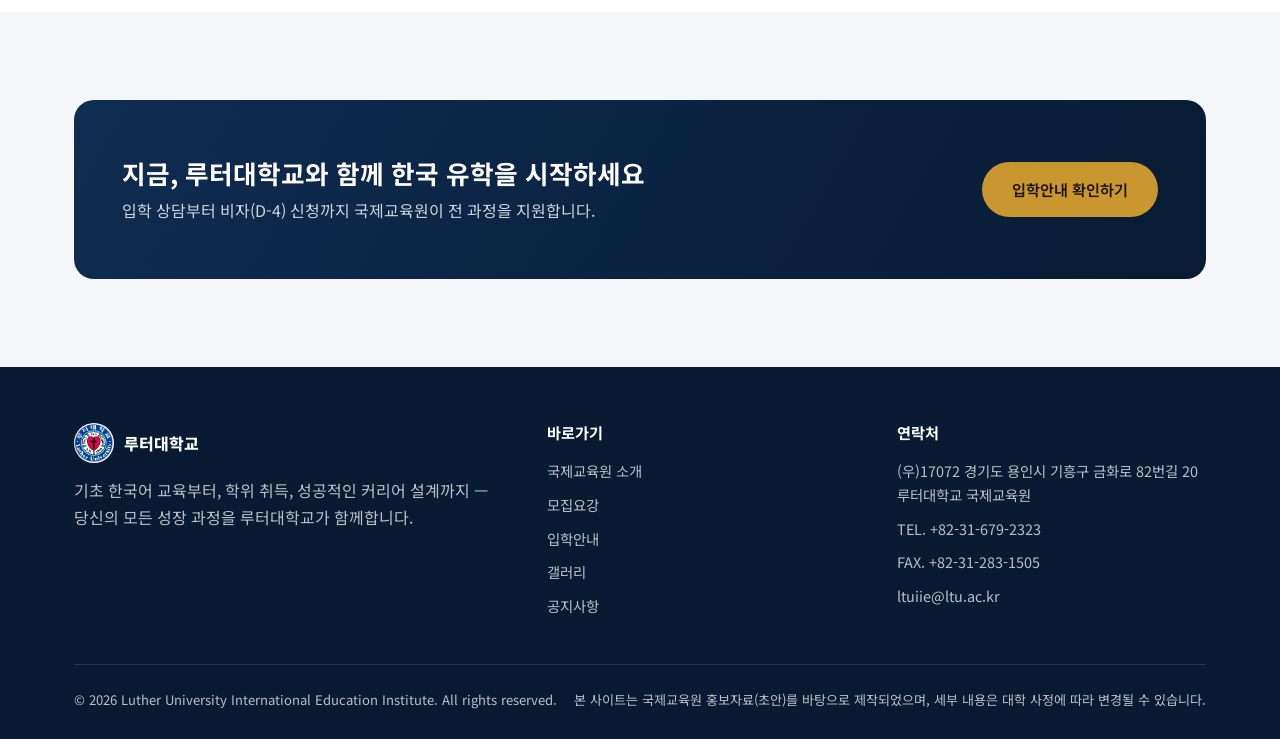
==== commit 8a35a3cf: "추가 모집요강 반영, 전형일정·이메일 변경, 모집요강 다운로드 교체 Co-Authored-By: Claude Sonnet 5.5 <noreply@anthropic.com>" ====
--- a/index.html
+++ b/index.html
@@ -178,7 +178,7 @@
           <li data-i18n="footer.address">(우)17072 경기도 용인시 기흥구 금화로 82번길 20 루터대학교 국제교육원</li>
           <li>TEL. +82-31-679-2323</li>
           <li>FAX. +82-31-283-1505</li>
-          <li>jwy9872@ltu.ac.kr</li>
+          <li>ltuiie@ltu.ac.kr</li>
         </ul>
       </div>
     </div>
